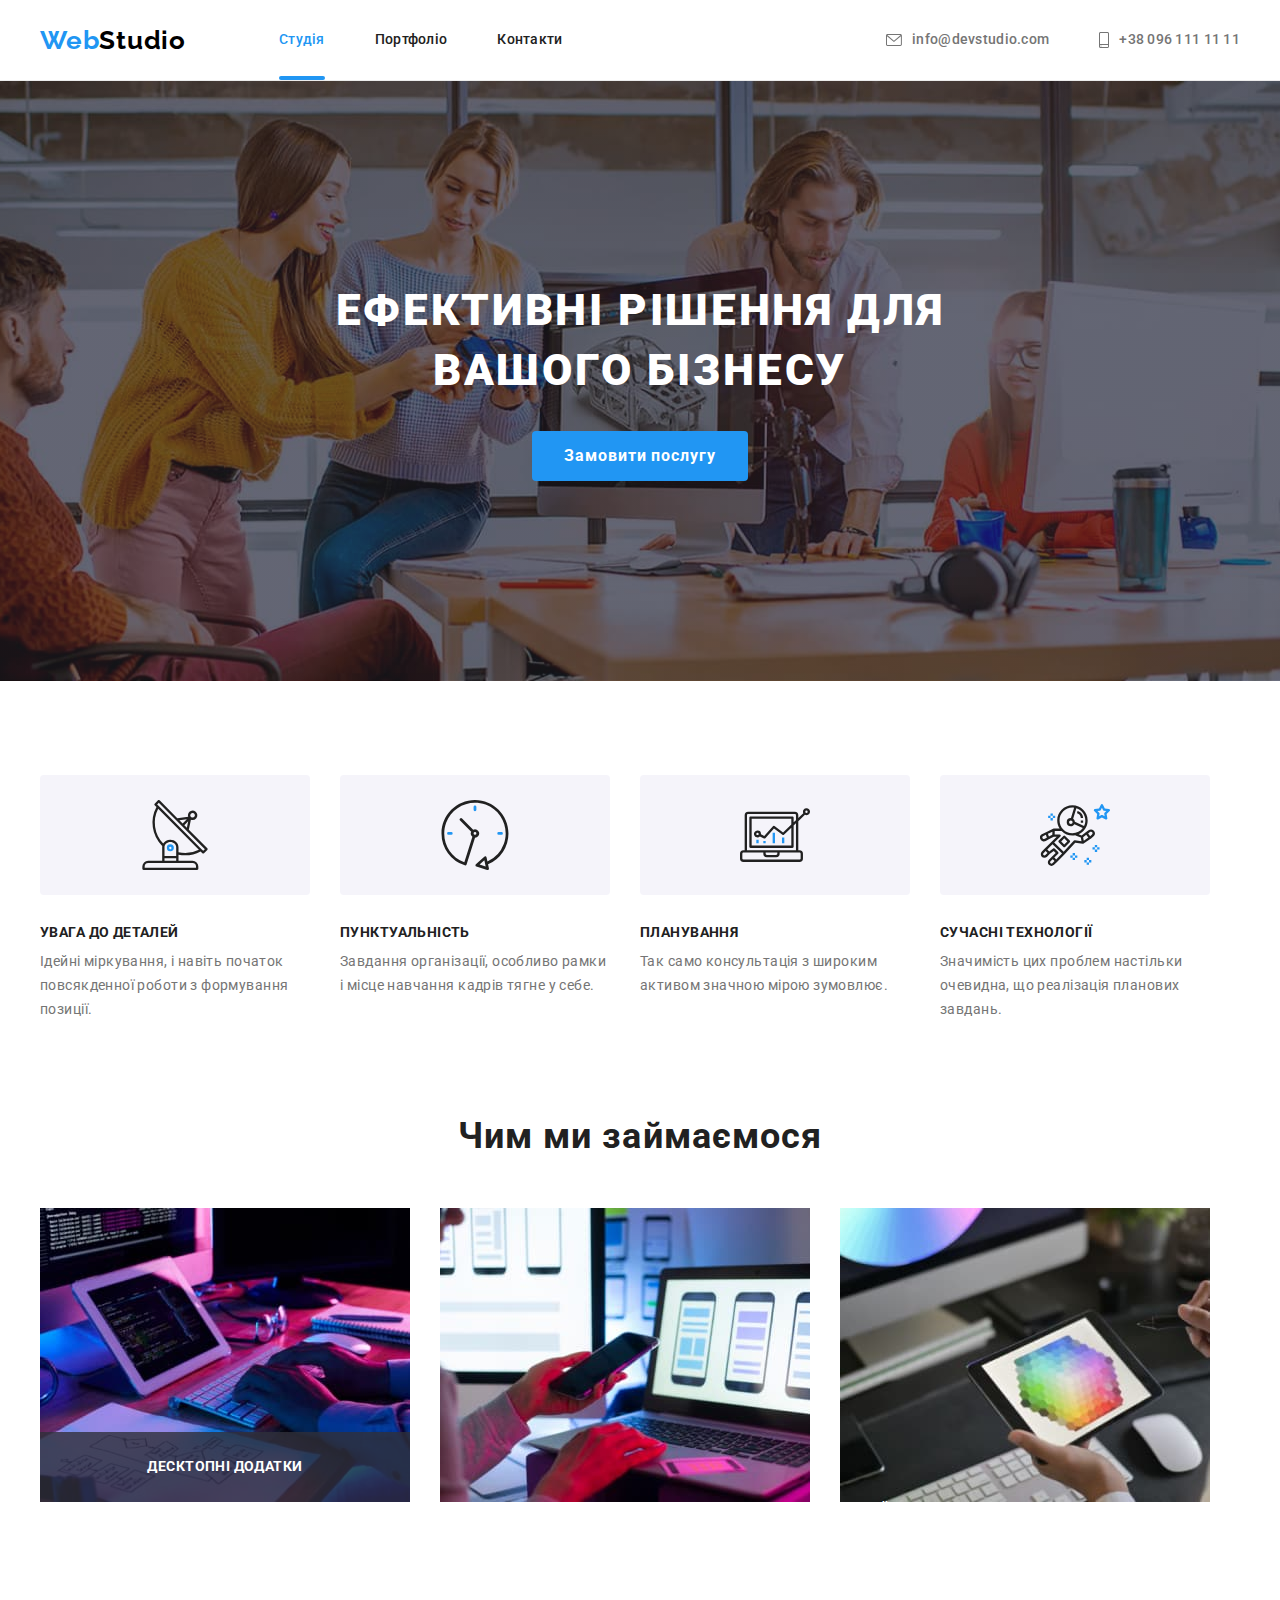
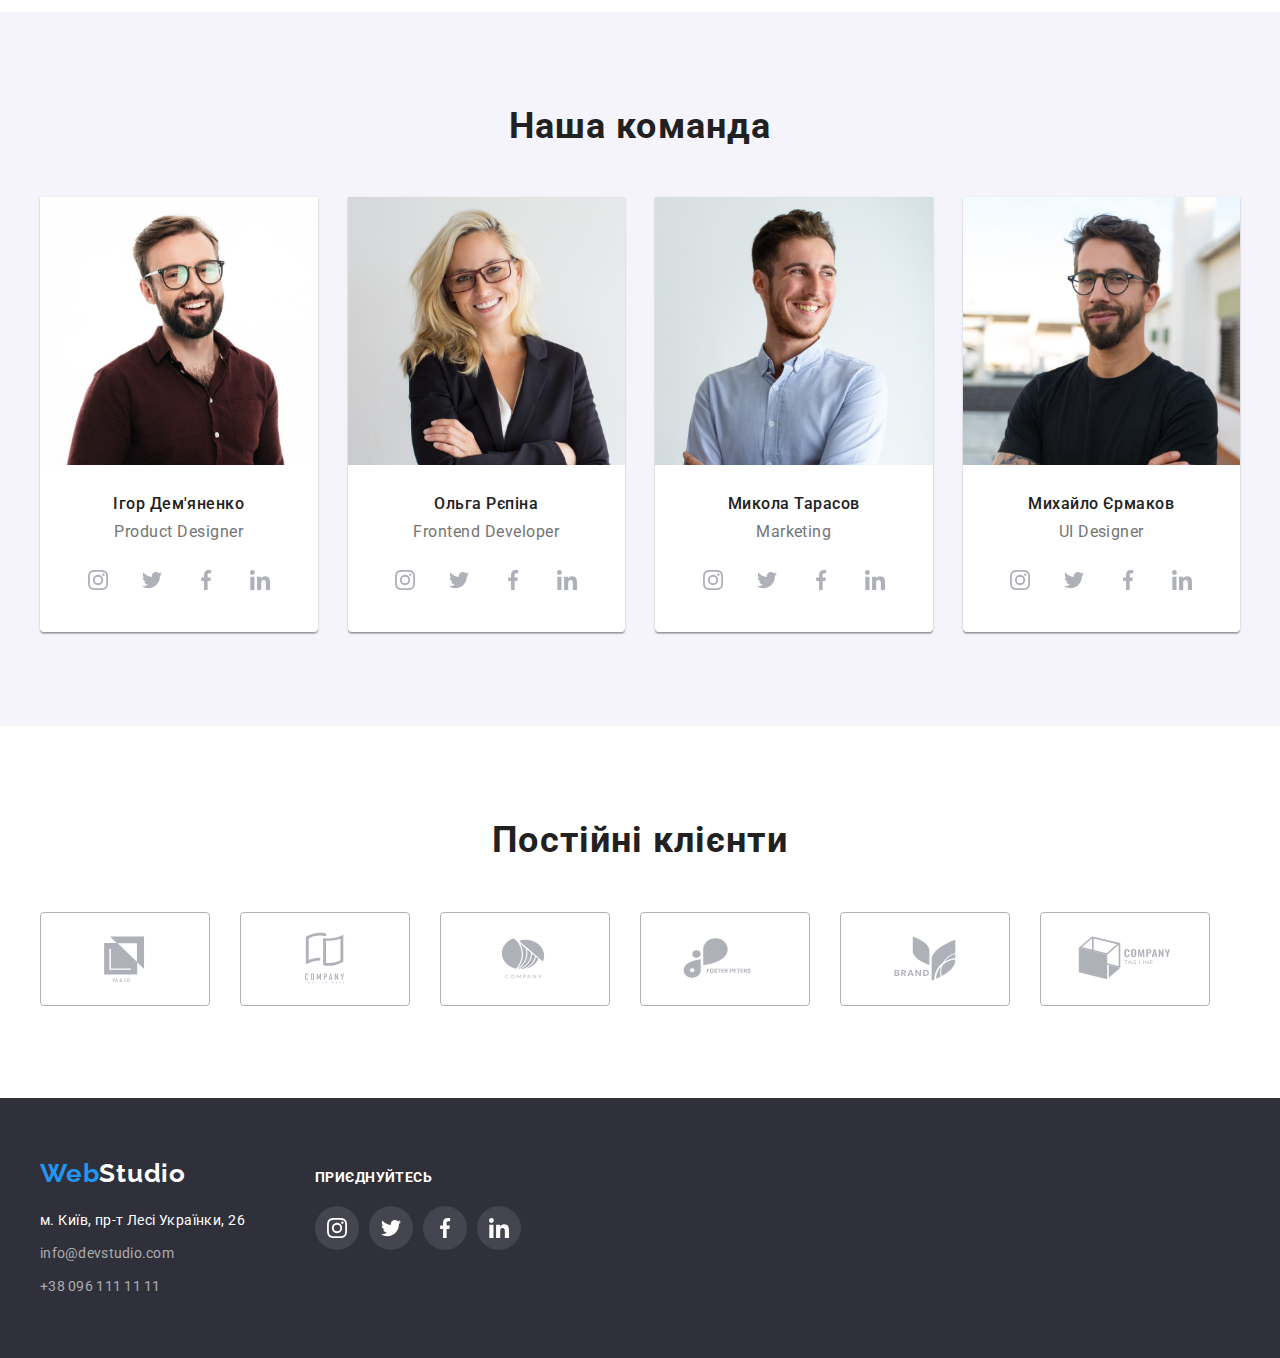
==== index.html @ c5227808 "up" ====
<!DOCTYPE html>
<html lang="uk">
  <head>
    <meta charset="UTF-8" />
    <meta http-equiv="X-UA-Compatible" content="IE=edge" />
    <meta name="viewport" content="width=device-width, initial-scale=1.0" />
    <title>WebStudio</title>
    <link rel="preconnect" href="https://fonts.googleapis.com" />
    <link rel="preconnect" href="https://fonts.gstatic.com" crossorigin />
    <link
      href="https://fonts.googleapis.com/css2?family=Raleway:wght@700&family=Roboto:wght@400;500;700;900&display=swap"
      rel="stylesheet"
    />
    <link
      rel="stylesheet"
      href="https://cdnjs.cloudflare.com/ajax/libs/modern-normalize/1.1.0/modern-normalize.min.css"
      integrity="sha512-wpPYUAdjBVSE4KJnH1VR1HeZfpl1ub8YT/NKx4PuQ5NmX2tKuGu6U/JRp5y+Y8XG2tV+wKQpNHVUX03MfMFn9Q=="
      crossorigin="anonymous"
      referrerpolicy="no-referrer"
    />
    <link rel="stylesheet" href="./css/styles.css" />
  </head>
  <body>
    <!-- Шапка сайту -->
    <header class="header">
      <div class="container main-nav">
        <nav class="header-nav">
          <a href="./index.html" class="header-logo link">
            <span class="accent-logo">Web</span>Studio</a
          >
          <ul class="header-list list">
            <li class="item">
              <a href="./index.html" class="header-link link current">Студія</a>
            </li>
            <li class="item">
              <a href="./portfolio.html" class="header-link link">Портфоліо</a>
            </li>
            <li class="item">
              <a href="#" class="header-link link">Контакти</a>
            </li>
          </ul>
        </nav>
        <ul class="contacts-list list">
          <li class="item">
            <a href="mailto:info@devstudio.com" class="header-contact link">
              <svg class="contacts-icon" width="16" height="12">
                <use href="./images/icons.svg#icon-envelope"></use>
              </svg>
              <p>info@devstudio.com</p>
            </a>
          </li>

          <li class="item">
            <a href="tel:+380961111111" class="header-contact link"
              ><svg class="contacts-icon" width="10" height="16">
                <use href="./images/icons.svg#icon-smartphone"></use>
              </svg>
              <p>+38 096 111 11 11</p></a
            >
          </li>
        </ul>
      </div>
    </header>
    <main>
      <!-- Герой -->
      <section class="hero">
        <div class="container">
          <h1 class="hero-title">Ефективні рішення для вашого бізнесу</h1>
          <button type="button" class="hero-btn" data-modal-open>Замовити послугу</button>
        </div>
      </section>
      <!-- Переваги -->
      <section class="benefits">
        <div class="container">
          <h2 class="visually-hidden">Переваги</h2>
          <ul class="benefits-list list">
            <li class="item icon-antenna">
              <h3 class="benefits-title">УВАГА ДО ДЕТАЛЕЙ</h3>
              <p class="benefits-text">
                Ідейні міркування, і навіть початок повсякденної роботи з формування позиції.
              </p>
            </li>
            <li class="item icon-clock">
              <h3 class="benefits-title">ПУНКТУАЛЬНІСТЬ</h3>
              <p class="benefits-text">
                Завдання організації, особливо рамки і місце навчання кадрів тягне у себе.
              </p>
            </li>
            <li class="item icon-diagram">
              <h3 class="benefits-title">ПЛАНУВАННЯ</h3>
              <p class="benefits-text">
                Так само консультація з широким активом значною мірою зумовлює.
              </p>
            </li>
            <li class="item icon-astronaut">
              <h3 class="benefits-title">СУЧАСНІ ТЕХНОЛОГІЇ</h3>
              <p class="benefits-text">
                Значимість цих проблем настільки очевидна, що реалізація планових завдань.
              </p>
            </li>
          </ul>
        </div>
      </section>
      <!-- Чим ми займаємося-->
      <section class="work">
        <div class="container">
          <h2 class="work-title">Чим ми займаємося</h2>
          <ul class="work-list list">
            <div class="work-thumb">
              <li class="item">
                <img
                  src="./images/img1.jpg"
                  alt="зображення програмыста працюючого за комп'ютером"
                  width="370"
                />
              </li>
              <div class="work-title-bottom">
                <p class="work-text">Десктопні додатки</p>
              </div>
            </div>
            <div class="work-thumb">
              <li class="item">
                <img
                  src="./images/img2.jpg"
                  alt="Зображення програміста працюючого з мобільним телефоном"
                  width="370"
                />
                <p class="work-text">Мобільні додатки</p>
              </li>
            </div>
            <div class="work-thumb">
              <li class="item">
                <img
                  src="./images/img3.jpg"
                  alt="Зображення програміста працюючого на планшеті"
                  width="370"
                />
                <p class="work-text">Дизайнерські рішення</p>
              </li>
            </div>
          </ul>
        </div>
      </section>
      <!--Наша команда-->
      <section class="team">
        <div class="container">
          <h2 class="team-title">Наша команда</h2>
          <ul class="team-list list">
            <li class="item">
              <img src="./images/ihordemianenko.jpg" alt="Ігор Дем'яненко" width="270" />
              <div class="card">
                <h3 class="team-name">Ігор Дем'яненко</h3>
                <p lang="en" class="team-description">Product Designer</p>

                <ul class="team-soc-list list">
                  <li class="team-soc-item">
                    <a href="#" class="team-soc-link link">
                      <svg width="20" height="20" class="team-soc-icon">
                        <use href="./images/icons.svg#icon-instagram"></use>
                      </svg>
                    </a>
                  </li>
                  <li class="team-soc-item">
                    <a href="#" class="team-soc-link link">
                      <svg width="20" height="20" class="team-soc-icon">
                        <use href="./images/icons.svg#icon-twitter"></use>
                      </svg>
                    </a>
                  </li>
                  <li class="team-soc-item">
                    <a href="#" class="team-soc-link link">
                      <svg width="20" height="20" class="team-soc-icon">
                        <use href="./images/icons.svg#icon-facebook"></use>
                      </svg>
                    </a>
                  </li>
                  <li class="team-soc-item">
                    <a href="#" class="team-soc-link link">
                      <svg width="20" height="20" class="team-soc-icon">
                        <use href="./images/icons.svg#icon-linkedin"></use>
                      </svg>
                    </a>
                  </li>
                </ul>
              </div>
            </li>
            <li class="item">
              <img src="./images/olhariepina.jpg" alt="Ольга Рєпіна" width="270" />
              <div class="card">
                <h3 class="team-name">Ольга Рєпіна</h3>
                <p lang="en" class="team-description">Frontend Developer</p>

                <ul class="team-soc-list list">
                  <li class="team-soc-item">
                    <a href="#" class="team-soc-link link">
                      <svg width="20" height="20" class="team-soc-icon">
                        <use href="./images/icons.svg#icon-instagram"></use>
                      </svg>
                    </a>
                  </li>
                  <li class="team-soc-item">
                    <a href="#" class="team-soc-link link">
                      <svg width="20" height="20" class="team-soc-icon">
                        <use href="./images/icons.svg#icon-twitter"></use>
                      </svg>
                    </a>
                  </li>
                  <li class="team-soc-item">
                    <a href="#" class="team-soc-link link">
                      <svg width="20" height="20" class="team-soc-icon">
                        <use href="./images/icons.svg#icon-facebook"></use>
                      </svg>
                    </a>
                  </li>
                  <li class="team-soc-item">
                    <a href="#" class="team-soc-link link">
                      <svg width="20" height="20" class="team-soc-icon">
                        <use href="./images/icons.svg#icon-linkedin"></use>
                      </svg>
                    </a>
                  </li>
                </ul>
              </div>
            </li>
            <li class="item">
              <img src="./images/mykolatarasov.jpg" alt="Микола Тарасов" width="270" />
              <div class="card">
                <h3 class="team-name">Микола Тарасов</h3>
                <p lang="en" class="team-description">Marketing</p>

                <ul class="team-soc-list list">
                  <li class="team-soc-item">
                    <a href="#" class="team-soc-link link">
                      <svg width="20" height="20" class="team-soc-icon">
                        <use href="./images/icons.svg#icon-instagram"></use>
                      </svg>
                    </a>
                  </li>
                  <li class="team-soc-item">
                    <a href="#" class="team-soc-link link">
                      <svg width="20" height="20" class="team-soc-icon">
                        <use href="./images/icons.svg#icon-twitter"></use>
                      </svg>
                    </a>
                  </li>
                  <li class="team-soc-item">
                    <a href="#" class="team-soc-link link">
                      <svg width="20" height="20" class="team-soc-icon">
                        <use href="./images/icons.svg#icon-facebook"></use>
                      </svg>
                    </a>
                  </li>
                  <li class="team-soc-item">
                    <a href="#" class="team-soc-link link">
                      <svg width="20" height="20" class="team-soc-icon">
                        <use href="./images/icons.svg#icon-linkedin"></use>
                      </svg>
                    </a>
                  </li>
                </ul>
              </div>
            </li>
            <li class="item">
              <img src="./images/mykhailoyermakov.jpg" alt="Михайло Єрмаков" width="270" />
              <div class="card">
                <h3 class="team-name">Михайло Єрмаков</h3>
                <p lang="en" class="team-description">UI Designer</p>

                <ul class="team-soc-list list">
                  <li class="team-soc-item">
                    <a href="#" class="team-soc-link link">
                      <svg width="20" height="20" class="team-soc-icon">
                        <use href="./images/icons.svg#icon-instagram"></use>
                      </svg>
                    </a>
                  </li>
                  <li class="team-soc-item">
                    <a href="#" class="team-soc-link link">
                      <svg width="20" height="20" class="team-soc-icon">
                        <use href="./images/icons.svg#icon-twitter"></use>
                      </svg>
                    </a>
                  </li>
                  <li class="team-soc-item">
                    <a href="#" class="team-soc-link link">
                      <svg width="20" height="20" class="team-soc-icon">
                        <use href="./images/icons.svg#icon-facebook"></use>
                      </svg>
                    </a>
                  </li>
                  <li class="team-soc-item">
                    <a href="#" class="team-soc-link link"
                      ><svg width="20" height="20" class="team-soc-icon">
                        <use href="./images/icons.svg#icon-linkedin"></use>
                      </svg>
                    </a>
                  </li>
                </ul>
              </div>
            </li>
          </ul>
        </div>
      </section>
    </main>
    <!-- Клієнти-->
    <section class="client">
      <div class="container">
        <h2 class="client-title">Постійні клієнти</h2>
        <ul class="client-list list">
          <li class="item">
            <a href="#" class="client-link link">
              <svg class="icon-client" width="106" height="60">
                <use href="./images/icons.svg#icon-company1"></use>
              </svg>
            </a>
          </li>
          <li class="item">
            <a href="#" class="client-link link"
              ><svg class="icon-client" width="106" height="60">
                <use href="./images/icons.svg#icon-company2"></use>
              </svg>
            </a>
          </li>
          <li class="item">
            <a href="#" class="client-link link">
              <svg class="icon-client" width="106" height="60">
                <use href="./images/icons.svg#icon-company3"></use>
              </svg>
            </a>
          </li>
          <li class="item">
            <a href="#" class="client-link link">
              <svg class="icon-client" width="106" height="60">
                <use href="./images/icons.svg#icon-company4"></use>
              </svg>
            </a>
          </li>
          <li class="item">
            <a href="#" class="client-link link">
              <svg class="icon-client" width="106" height="60">
                <use href="./images/icons.svg#icon-company5"></use>
              </svg>
            </a>
          </li>
          <li class="item">
            <a href="#" class="client-link link">
              <svg class="icon-client" width="106" height="60">
                <use href="./images/icons.svg#icon-company6"></use>
              </svg>
            </a>
          </li>
        </ul>
      </div>
    </section>

    <!-- Футер -->
    <footer class="footer">
      <div class="container">
        <div class="footer-wrap">
          <div class="footer-contacts">
            <a href="/" class="footer-logo link"><span class="accent-logo">Web</span>Studio</a>
            <address>
              <ul class="address-list list">
                <li class="item">
                  <a
                    href="https://goo.gl/maps/tT6efvYxBYDT4iRb8"
                    target="_blank"
                    rel="noopener noreferrer nofollow"
                    class="address-link link"
                    >м. Київ, пр-т Лесі Українки, 26</a
                  >
                </li>
                <li class="item">
                  <a href="mailto:info@devstudio.com" class="address-item link"
                    >info@devstudio.com</a
                  >
                </li>
                <li class="item">
                  <a href="tel:+380961111111" class="address-item link">+38 096 111 11 11</a>
                </li>
              </ul>
            </address>
          </div>
          <div class="footer-link">
            <h2 class="footer-title-soc">приєднуйтесь</h2>
            <ul class="footer-soc-list list">
              <li class="footer-soc-item">
                <a href="#" class="footer-soc-link link">
                  <svg width="20" height="20" class="footer-soc-icon">
                    <use href="./images/icons.svg#icon-instagram"></use>
                  </svg>
                </a>
              </li>
              <li class="footer-soc-item">
                <a href="#" class="footer-soc-link link">
                  <svg width="20" height="20" class="footer-soc-icon">
                    <use href="./images/icons.svg#icon-twitter"></use>
                  </svg>
                </a>
              </li>
              <li class="footer-soc-item">
                <a href="#" class="footer-soc-link link">
                  <svg width="20" height="20" class="footer-soc-icon">
                    <use href="./images/icons.svg#icon-facebook"></use>
                  </svg>
                </a>
              </li>
              <li class="footer-soc-item">
                <a href="#" class="footer-soc-link link">
                  <svg width="20" height="20" class="footer-soc-icon">
                    <use href="./images/icons.svg#icon-linkedin"></use>
                  </svg>
                </a>
              </li>
            </ul>
          </div>
        </div>
      </div>
    </footer>
    <div class="backdrop is-hidden" data-modal>
      <div class="modal">
        <p></p>
        <button data-modal-close class="modal-btn-close">
          <svg class="modal-icon-close" width="18" height="18">
            <use href="./images/icons.svg#icon-close-black"></use>
          </svg>
        </button>
      </div>
    </div>
    <script src="./js/modal.js"></script>
  </body>
</html>
---- css/styles.css ----
:root {
  --primary-text-color: #212121;
  --second-text-color: #757575;
  --third-text-color: #ffffff;
  --accent-color: #2196f3;
  --second-accent-color: #188ce8;
  --logo-text-color: #000000;
  --footer-contakts-color: rgba(255, 255, 255, 0.6);
  --footer-background-color: #2f303a;
}
a {
  color: #fff;
}
p,
h1,
h2,
h3,
h4,
h5,
h6 {
  margin: 0px;
}

ul {
  margin: 0px;
  padding-left: 0px;
}

body {
  font-family: 'Roboto', sans-serif;
  color: var(--primary-text-color);
  margin: 0;
}

img {
  display: block;
  width: 100%;
}
/* Універсальні класи */
.container {
  width: 1200px;
  padding: 0px 15px;
  margin-left: auto;
  margin-right: auto;
}
.list {
  list-style: none;
  padding: 0;
  margin: 0;
}

.link {
  text-decoration: none;
}

.visually-hidden {
  position: absolute;
  width: 1px;
  height: 1px;
  margin: -1px;
  border: 0;
  padding: 0;
  white-space: nowrap;
  overflow: hidden;
}

/* Шапка сайту */
.header {
  border-bottom: 1px solid #ececec;
}

.main-nav {
  display: flex;
  align-items: center;
}
.header-nav {
  display: flex;
  align-items: center;
}
.header-logo {
  font-family: 'Raleway';
  font-weight: 700;
  font-size: 26px;
  line-height: 1.19;
  letter-spacing: 0.03em;
  color: var(--logo-text-color);
}
.accent-logo {
  color: var(--accent-color);
}

.header-list {
  display: flex;
  margin-left: 93px;
}

.header-list .link {
  display: block;
  font-weight: 500;
  font-size: 14px;
  line-height: 1.14;
  letter-spacing: 0.02em;
  color: var(--primary-text-color);

  transition: color 250ms cubic-bezier(0.4, 0, 0.2, 1);
}

.header-list .item:not(:last-child) {
  margin-right: 50px;
}

.header-list .link:hover,
.header-list .link:focus {
  color: var(--accent-color);
}

.header-nav .link.current {
  color: var(--accent-color);
}

.header-link {
  position: relative;
  padding-top: 32px;
  padding-bottom: 32px;
}

.header-link::after {
  content: '';
  position: absolute;
  display: block;
  width: 100%;
  height: 4px;
  border-radius: 2px;
  background-color: var(--accent-color);
  bottom: 0;
  opacity: 0;
  transition: opacity 250ms cubic-bezier(0.4, 0, 0.2, 1);
}

.header-link.current::after {
  opacity: 1;
}

.header-link:hover::after,
.header-link:focus::after {
  opacity: 1;
}

.contacts-list {
  display: flex;
  margin-left: auto;
}

.contacts-list .item + .item {
  margin-left: 50px;
}

.header-contact {
  display: flex;
  align-items: center;
  font-weight: 500;
  font-size: 14px;
  line-height: 1.14;
  letter-spacing: 0.02em;
  color: var(--second-text-color);
  transition: color 250ms cubic-bezier(0.4, 0, 0.2, 1);
}

.contacts-list .link:hover,
.contacts-list .link:focus {
  color: var(--accent-color);
}

.contacts-icon {
  margin-right: 10px;
  fill: currentColor;
}

.contacts-icon:hover,
.contacts-icon:focus {
  fill: var(--accent-color);
}

/* Герой */

.hero {
  max-width: 1600px;
  padding-top: 200px;
  padding-bottom: 200px;
  margin: 0px auto;
  background-color: var(--footer-background-color);
  text-align: center;
  background-image: linear-gradient(rgba(47, 48, 58, 0.4), rgba(47, 48, 58, 0.4)),
    url(../images/hero_bg.jpg);
  background-repeat: no-repeat;
  background-size: cover;
  background-position: center;
}

.hero-title {
  width: 696px;
  margin: 0 auto;

  font-weight: 900;
  font-size: 44px;
  line-height: 1.36;
  letter-spacing: 0.06em;
  text-transform: uppercase;
  color: var(--third-text-color);
}

.hero-btn {
  min-width: 216px;
  border: 0;
  border-radius: 4px;
  padding: 10px 32px;
  margin-top: 30px;
  cursor: pointer;
  font-family: 'Roboto';
  font-style: normal;
  font-weight: 700;
  font-size: 16px;
  line-height: 1.87;
  letter-spacing: 0.06em;
  color: var(--third-text-color);
  background-color: var(--accent-color);
  transition: background-color 250ms cubic-bezier(0.4, 0, 0.2, 1);
}

.hero-btn:hover,
.hero-btn:focus {
  background-color: var(--second-accent-color);
}

/* Переваги */

.benefits .container {
}

.benefits {
  padding-top: 94px;
  padding-bottom: 94px;
}

.benefits-list {
  display: flex;
}

.benefits-list .item::before {
  content: '';
  display: block;
  height: 120px;
  margin-bottom: 30px;
  border-radius: 4px;
}

.icon-antenna::before {
  content: '';
  background-color: #f5f4fa;
  background-image: url(../images/antenna.svg);
  background-repeat: no-repeat;
  background-position: center;
}

.icon-clock::before {
  content: '';
  background-color: #f5f4fa;
  background-image: url(../images/clock.svg);
  background-repeat: no-repeat;
  background-position: center;
}

.icon-diagram::before {
  content: '';
  background-color: #f5f4fa;
  background-image: url(../images/diagram.svg);
  background-repeat: no-repeat;
  background-position: center;
}

.icon-astronaut::before {
  content: '';
  background-color: #f5f4fa;
  background-image: url(../images/astronaut.svg);
  background-repeat: no-repeat;
  background-position: center;
}

.benefits-list .item {
  width: 270px;
}

.benefits-list .item:not(:last-child) {
  margin-right: 30px;
}
.benefits-title {
  font-size: 14px;
  line-height: 1.14;
  letter-spacing: 0.03em;
  text-transform: uppercase;
  color: var(--primary-text-color);
  margin-bottom: 10px;
}

.benefits-text {
  font-size: 14px;
  line-height: 1.7;
  letter-spacing: 0.03em;
  color: var(--second-text-color);
}
/* Чим ми займаємося */
.work {
  padding-bottom: 94px;
}

.work-list {
  display: flex;
}

.work-list {
  gap: 30px;
}

.work-title {
  font-size: 36px;
  line-height: 1.16;
  text-align: center;
  letter-spacing: 0.03em;
  color: var(--primary-text-color);
  margin-bottom: 50px;
}

.work-thumb {
  position: relative;
  height: 100%;
}
.work-title-bottom {
  position: absolute;
  display: flex;
  justify-content: center;
  align-items: center;
  bottom: 0;
  left: 0;
  width: 100%;
  height: 70px;

  background-color: rgba(47, 48, 58, 0.8);
}

/* .work-thumb::before {
  content: '';
  position: absolute;
  display: flex;

  bottom: 0;
  left: 0;
  width: 100%;
  height: 70px;
  background-color: rgba(47, 48, 58, 0.8);
} */

.work-text {
  font-family: 'Roboto';
  font-style: normal;
  font-weight: 700;
  font-size: 14px;
  line-height: 1.14;
  letter-spacing: 0.03em;
  text-transform: uppercase;
  color: var(--third-text-color);
}

/* Наша команда */

.team {
  padding-top: 94px;
  padding-bottom: 94px;

  background-color: #f5f4fa;
}

.team-title {
  font-size: 36px;
  line-height: 1.16;
  text-align: center;
  letter-spacing: 0.03em;
  color: var(--primary-text-color);
  margin-bottom: 50px;
}

.team-list {
  display: flex;
}

.team-list .item {
  background-color: var(--third-text-color);
  box-shadow: 0px 1px 3px rgba(0, 0, 0, 0.12), 0px 1px 1px rgba(0, 0, 0, 0.14),
    0px 2px 1px rgba(0, 0, 0, 0.2);
  border-radius: 0px 0px 4px 4px;
}

.team-list {
  gap: 30px;
}

.team-name {
  margin-bottom: 10px;
  font-weight: 500;
  font-size: 16px;
  line-height: 1.18;
  text-align: center;
  letter-spacing: 0.03em;
  color: var(--primary-text-color);
}

.team-description {
  margin-bottom: 16px;

  font-size: 16px;
  line-height: 1.18;
  text-align: center;
  letter-spacing: 0.03em;
  color: var(--second-text-color);
}

.card {
  padding-top: 30px;
  padding-bottom: 30px;
}

.team-soc-list {
  display: flex;
  justify-content: center;
  align-items: center;
}

.team-soc-item {
  width: 44px;
  height: 44px;
}

.team-soc-item:not(:last-child) {
  margin-right: 10px;
}

.team-soc-link {
  width: 100%;
  height: 100%;
  display: flex;
  justify-content: center;
  align-items: center;
  border-radius: 50%;
  transition: background-color 250ms cubic-bezier(0.4, 0, 0.2, 1);
}

.team-soc-link:hover,
.team-soc-link:focus {
  background-color: var(--accent-color);
}
.team-soc-icon {
  fill: #afb1b8;
}

.team-soc-link:hover .team-soc-icon {
  fill: var(--third-text-color);
}

.team-soc-link:focus .team-soc-icon {
  fill: var(--third-text-color);
}
/* Клієнти */

.client {
  padding-top: 94px;
  padding-bottom: 94px;
}

.client-title {
  margin-bottom: 50px;

  font-size: 36px;
  line-height: 1.16;
  text-align: center;
  letter-spacing: 0.03em;
}
.client-list {
  display: flex;
  gap: 30px;
  transition: color 250ms cubic-bezier(0.4, 0, 0.2, 1);
}

.client-list .item {
  width: 170px;
  height: 92px;
}

.client-link {
  color: #afb1b8;
  padding: 16px 32px;
  display: flex;
  justify-content: center;
  align-items: center;
  border: 1px solid #afb1b8;
  border-radius: 4px;
  cursor: pointer;
  transition: color 250ms cubic-bezier(0.4, 0, 0.2, 1);
}

.client-link:hover,
.client-link:focus {
  border-color: var(--accent-color);
  color: var(--accent-color);
}

.icon-client {
  /* fill: #afb1b8; */
  fill: currentColor;
}

/* .client-link:hover .icon-client,
.client-link:focus .icon-client {
  fill: currentColor;
} */

/* Футер */

footer {
  background-color: var(--footer-background-color);
  font-style: normal;
  padding-top: 60px;
  padding-bottom: 60px;
}

.footer-logo {
  font-family: 'Raleway';
  font-weight: 700;
  font-size: 26px;
  line-height: 1.19;
  letter-spacing: 0.03em;
  color: var(--third-text-color);
}

.footer-wrap {
  display: flex;
  align-items: baseline;
}

.address-list {
  display: inline-block;
  margin-top: 20px;
}

.address-link {
  font-style: normal;
  font-size: 14px;
  line-height: 1.7;
  letter-spacing: 0.03em;
  color: var(--third-text-color);
  transition: color 250ms cubic-bezier(0.4, 0, 0.2, 1);
}
.address-item {
  font-style: normal;
  font-size: 14px;
  line-height: 1.7;
  letter-spacing: 0.02em;
  color: var(--footer-contakts-color);
}

.address-list .link:hover,
.address-list .link:focus {
  color: var(--accent-color);
}

.address-list .item:not(:last-child) {
  margin-bottom: 9px;
}

.footer-link {
  display: block;
  margin-left: 70px;
}

.footer-title-soc {
  margin-bottom: 20px;
  font-size: 14px;
  line-height: 1.14;
  letter-spacing: 0.03em;
  text-transform: uppercase;
  color: #ffffff;
}

.footer-soc-list {
  display: flex;
}

.footer-soc-item {
  width: 44px;
  height: 44px;
}

.footer-soc-item:not(:last-child) {
  margin-right: 10px;
}

.footer-soc-link {
  width: 100%;
  height: 100%;
  display: flex;
  justify-content: center;
  align-items: center;
  background-color: rgba(255, 255, 255, 0.1);
  border-radius: 50%;
  transition: background-color 250ms cubic-bezier(0.4, 0, 0.2, 1);
}

.footer-soc-link:hover,
.footer-soc-link:focus {
  background-color: var(--accent-color);
}
.footer-soc-icon {
  fill: var(--third-text-color);
}

.backdrop {
  position: fixed;
  top: 0;
  left: 0;
  width: 100%;
  height: 100%;
  background-color: rgba(0, 0, 0, 0.2);
}

.backdrop.is-hidden {
  opacity: 0;
  pointer-events: none;
}

.backdrop {
  opacity: 1;
  transition: opacity 1000ms cubic-bezier(0.4, 0, 0.2, 1);
}

.modal {
  position: absolute;
  top: 50%;
  left: 50%;
  transform: translate(-50%, -50%);

  width: 528px;
  height: 581px;

  background-color: #ffffff;
}

.modal-icon-close {
  display: flex;
  align-items: center;

  color: #000000;
  cursor: pointer;
}

.modal-btn-close {
  width: 30px;
  height: 30px;
  border: 1px solid black;
  border-radius: 50%;
}

.modal-icon-close:hover {
  fill: var(--accent-color);
}
/* ----ПОРТФОЛІО--- */

.portfolio {
  padding-top: 94px;
  padding-bottom: 94px;
}
.button-list {
  margin-bottom: 50px;
}

.button-list {
  gap: 8px;
}

.portfolio-btn {
  font-family: 'Roboto';
  font-weight: 500;
  font-size: 16px;
  line-height: 1.62;
  text-align: center;
  letter-spacing: 0.03em;
  border: 0px;
  color: var(--primary-text-color);
  background-color: #f5f4fa;
  padding: 6px 25px;
  border-radius: 4px;
  cursor: pointer;
  transition: background-color 250ms cubic-bezier(0.4, 0, 0.2, 1),
    color 250ms cubic-bezier(0.4, 0, 0.2, 1);
}

.portfolio-btn:hover,
.portfolio-btn:focus {
  background-color: var(--accent-color);
  color: var(--third-text-color);
  box-shadow: 0px 3px 1px rgba(0, 0, 0, 0.1), 0px 1px 2px rgba(0, 0, 0, 0.08),
    0px 2px 2px rgba(0, 0, 0, 0.12);
  border-radius: 4px;
}

.button-list {
  display: flex;
  justify-content: center;
}

.portfolio-list {
  display: flex;
  flex-wrap: wrap;
  gap: 30px;
}

.portfolio-list .item {
  width: 370px;

  border: 1px solid #eeeeee;
}

.portfolio-list .item:hover,
.portfolio-list .item:focus {
  box-shadow: 0px 1px 1px rgba(0, 0, 0, 0.12), 0px 4px 4px rgba(0, 0, 0, 0.06),
    1px 4px 6px rgba(0, 0, 0, 0.16);
}

.portfolio-link {
  display: block;
  height: 100%;
}

.portfolio-link:hover .portfolio-thumb::before .por .portfolio-title {
  margin-bottom: 4px;

  font-size: 18px;
  line-height: 2;
  letter-spacing: 0.06em;
  color: var(--primary-text-color);
}

.portfolio-subtitle {
  font-size: 16px;
  line-height: 1.87;
  letter-spacing: 0.03em;
  color: var(--second-text-color);
}

.portfolio-card {
  padding: 20px 24px;
}

.portfolio-thumb {
  position: relative;
}

.portfolio-thumb::before {
  content: '';
  position: absolute;
  width: 100%;
  height: 100%;
  background-color: rgba(33, 150, 243, 0.9);
  opacity: 0;
}

.portfolio-text {
  position: absolute;
  display: flex;
  padding: 64px 24px;
  top: 0;
  left: 0;

  font-weight: 400;
  font-size: 18px;
  line-height: 1.55;
  letter-spacing: 0.03em;
  color: var(--third-text-color);
  opacity: 0;
}

.portfolio-thumb:hover::before,
.portfolio-text:hover {
  opacity: 1;
}
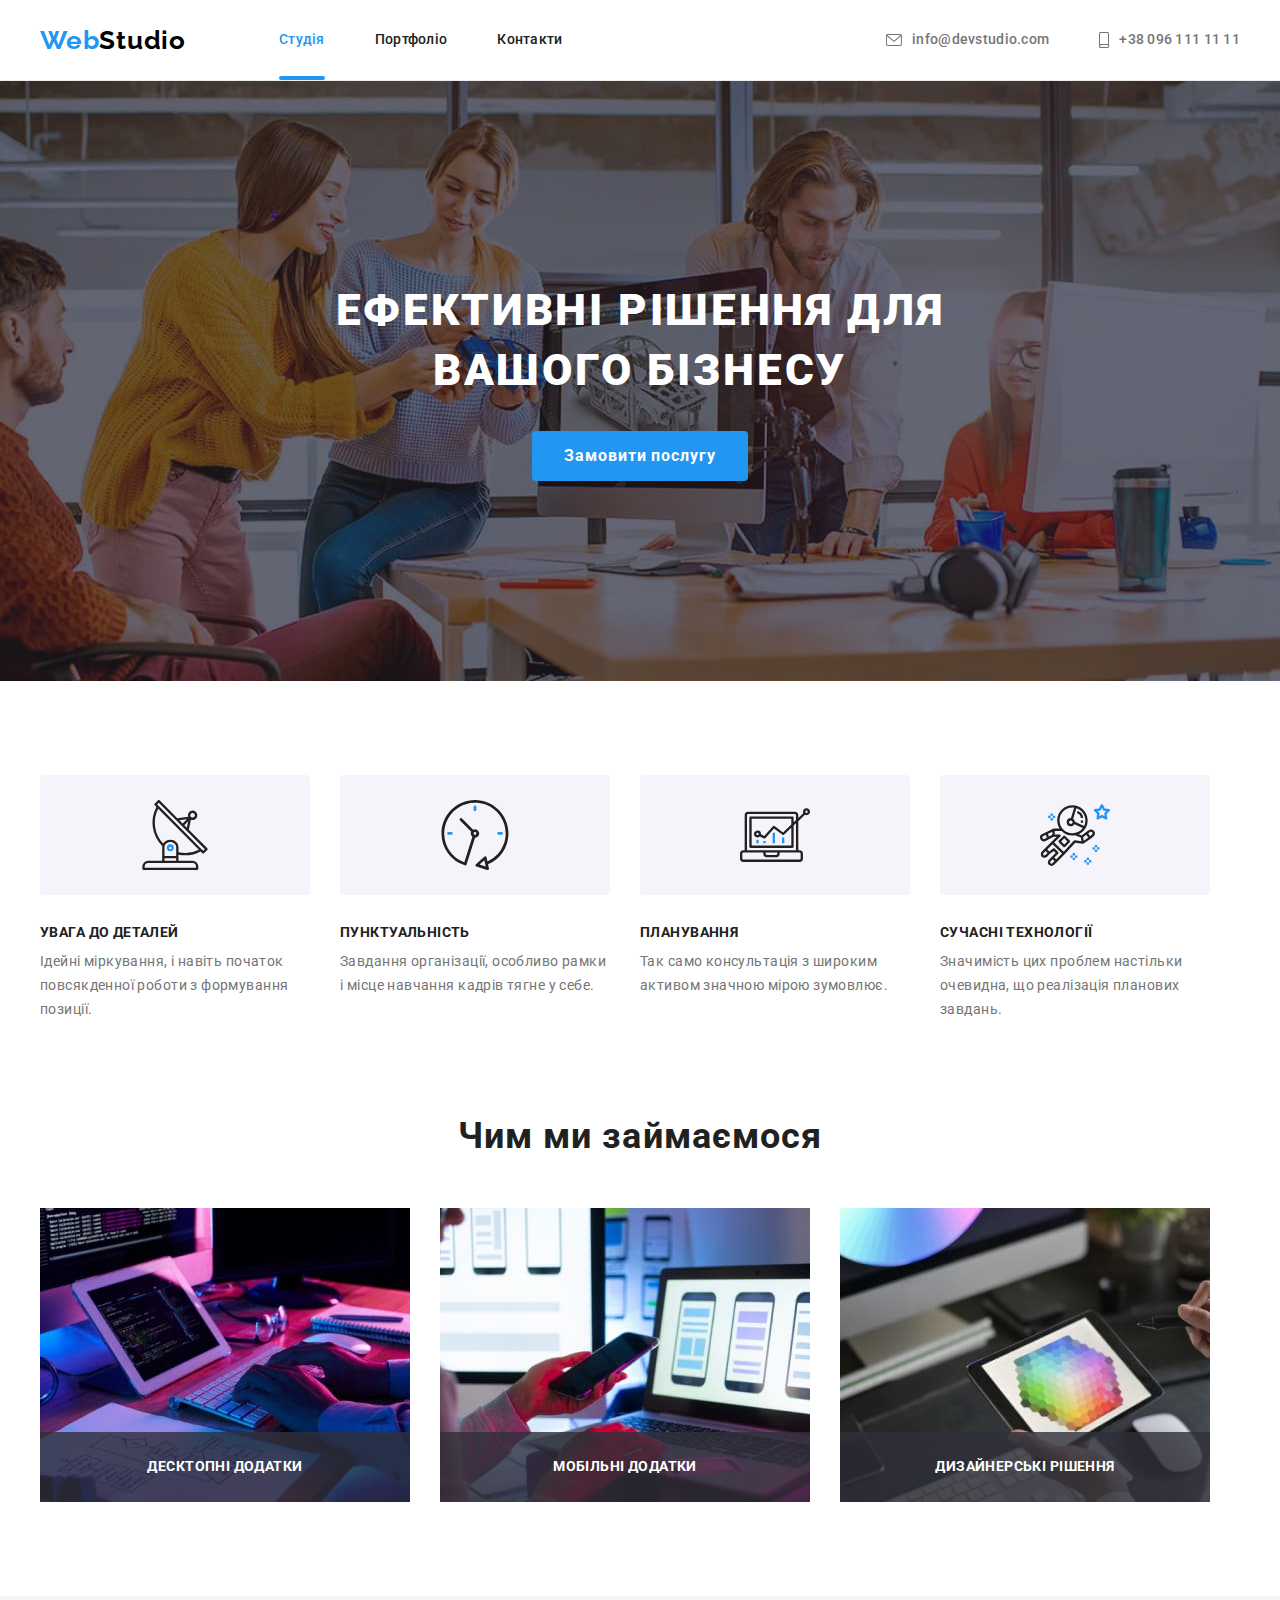
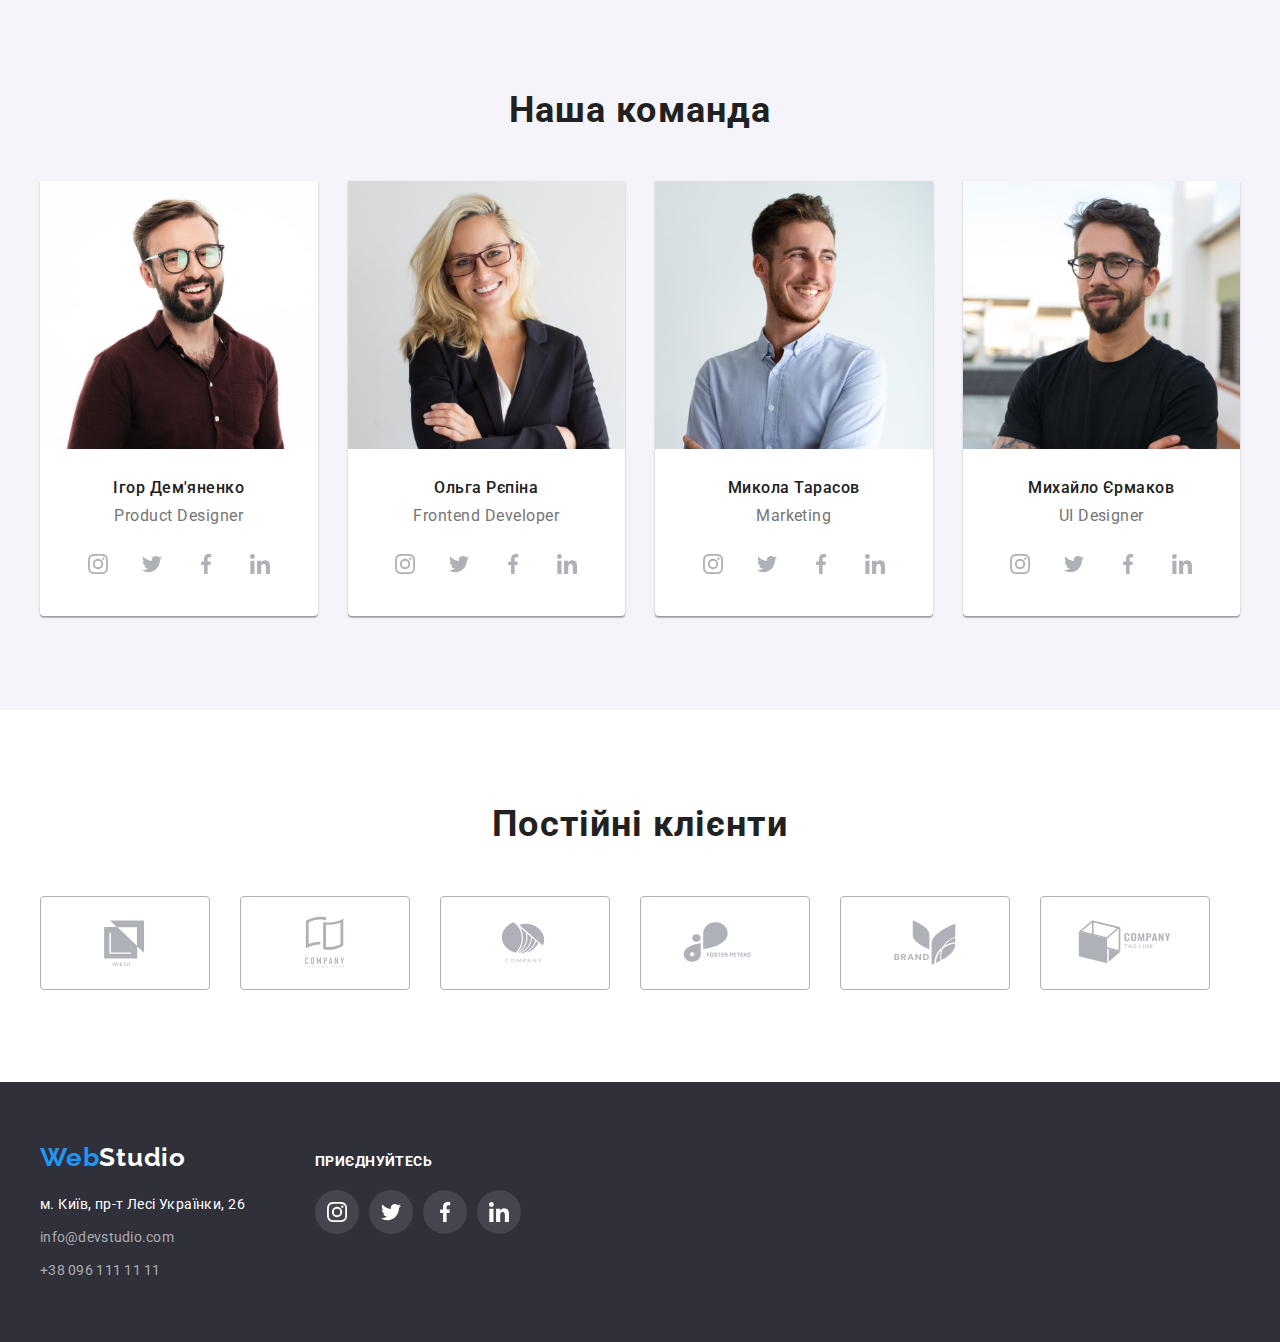
==== commit 74b89128: "Додана анімація" ====
--- a/index.html
+++ b/index.html
@@ -11,6 +11,7 @@
       href="https://fonts.googleapis.com/css2?family=Raleway:wght@700&family=Roboto:wght@400;500;700;900&display=swap"
       rel="stylesheet"
     />
+
     <link
       rel="stylesheet"
       href="https://cdnjs.cloudflare.com/ajax/libs/modern-normalize/1.1.0/modern-normalize.min.css"
@@ -125,7 +126,9 @@
                   alt="Зображення програміста працюючого з мобільним телефоном"
                   width="370"
                 />
-                <p class="work-text">Мобільні додатки</p>
+                <div class="work-title-bottom">
+                  <p class="work-text">Мобільні додатки</p>
+                </div>
               </li>
             </div>
             <div class="work-thumb">
@@ -135,8 +138,10 @@
                   alt="Зображення програміста працюючого на планшеті"
                   width="370"
                 />
+                <div class="work-title-bottom">
                 <p class="work-text">Дизайнерські рішення</p>
               </li>
+              </div>
             </div>
           </ul>
         </div>
--- a/css/styles.css
+++ b/css/styles.css
@@ -36,7 +36,9 @@
   display: block;
   width: 100%;
 }
-/* Універсальні класи */
+
+/* -----Універсальні класи----- */
+
 .container {
   width: 1200px;
   padding: 0px 15px;
@@ -64,7 +66,8 @@
   overflow: hidden;
 }
 
-/* Шапка сайту */
+/* -----Шапка сайту----- */
+
 .header {
   border-bottom: 1px solid #ececec;
 }
@@ -181,7 +184,7 @@
   fill: var(--accent-color);
 }
 
-/* Герой */
+/* -----Герой----- */
 
 .hero {
   max-width: 1600px;
@@ -232,7 +235,7 @@
   background-color: var(--second-accent-color);
 }
 
-/* Переваги */
+/* -----Переваги----- */
 
 .benefits .container {
 }
@@ -308,7 +311,9 @@
   letter-spacing: 0.03em;
   color: var(--second-text-color);
 }
-/* Чим ми займаємося */
+
+/* -----Чим ми займаємося----- */
+
 .work {
   padding-bottom: 94px;
 }
@@ -346,18 +351,6 @@
 
   background-color: rgba(47, 48, 58, 0.8);
 }
-
-/* .work-thumb::before {
-  content: '';
-  position: absolute;
-  display: flex;
-
-  bottom: 0;
-  left: 0;
-  width: 100%;
-  height: 70px;
-  background-color: rgba(47, 48, 58, 0.8);
-} */
 
 .work-text {
   font-family: 'Roboto';
@@ -370,7 +363,7 @@
   color: var(--third-text-color);
 }
 
-/* Наша команда */
+/* -----Наша команда----- */
 
 .team {
   padding-top: 94px;
@@ -468,7 +461,8 @@
 .team-soc-link:focus .team-soc-icon {
   fill: var(--third-text-color);
 }
-/* Клієнти */
+
+/* -----Клієнти----- */
 
 .client {
   padding-top: 94px;
@@ -513,16 +507,10 @@
 }
 
 .icon-client {
-  /* fill: #afb1b8; */
   fill: currentColor;
 }
 
-/* .client-link:hover .icon-client,
-.client-link:focus .icon-client {
-  fill: currentColor;
-} */
-
-/* Футер */
+/* -----Футер----- */
 
 footer {
   background-color: var(--footer-background-color);
@@ -637,19 +625,27 @@
 
 .backdrop {
   opacity: 1;
-  transition: opacity 1000ms cubic-bezier(0.4, 0, 0.2, 1);
+  transition: opacity 250ms cubic-bezier(0.4, 0, 0.2, 1);
+}
+
+.backdrop.is-hidden .modal {
+  transform: translate(-50%, -50%) scale(0);
 }
 
 .modal {
   position: absolute;
   top: 50%;
   left: 50%;
-  transform: translate(-50%, -50%);
+  transform: translate(-50%, -50%) scale(1);
 
   width: 528px;
   height: 581px;
 
   background-color: #ffffff;
+  box-shadow: 0px 1px 3px rgba(0, 0, 0, 0.12), 0px 1px 1px rgba(0, 0, 0, 0.14),
+    0px 2px 1px rgba(0, 0, 0, 0.2);
+  border-radius: 4px;
+  transition: transform 250ms cubic-bezier(0.4, 0, 0.2, 1);
 }
 
 .modal-icon-close {
@@ -661,16 +657,20 @@
 }
 
 .modal-btn-close {
-  width: 30px;
+  position: absolute;
+  top: 8px;
+  right: 8px;
   height: 30px;
-  border: 1px solid black;
+  border: 1px solid rgba(0, 0, 0, 0.1);
   border-radius: 50%;
+  background-color: #ffffff;
 }
 
 .modal-icon-close:hover {
   fill: var(--accent-color);
 }
-/* ----ПОРТФОЛІО--- */
+
+/* -----ПОРТФОЛІО----- */
 
 .portfolio {
   padding-top: 94px;
@@ -721,24 +721,25 @@
   gap: 30px;
 }
 
-.portfolio-list .item {
+.portfolio-link {
+  display: block;
+  border: 1px solid #eeeeee;
   width: 370px;
-
-  border: 1px solid #eeeeee;
-}
-
-.portfolio-list .item:hover,
-.portfolio-list .item:focus {
+  transition: box-shadow 250ms cubic-bezier(0.4, 0, 0.2, 1);
+}
+
+.portfolio-link:hover,
+.portfolio-link:focus {
   box-shadow: 0px 1px 1px rgba(0, 0, 0, 0.12), 0px 4px 4px rgba(0, 0, 0, 0.06),
     1px 4px 6px rgba(0, 0, 0, 0.16);
 }
 
-.portfolio-link {
-  display: block;
-  height: 100%;
-}
-
-.portfolio-link:hover .portfolio-thumb::before .por .portfolio-title {
+.portfolio-link:hover .portfolio-text,
+.portfolio-link:focus .portfolio-text {
+  transform: translateY(0%);
+}
+
+.portfolio-title {
   margin-bottom: 4px;
 
   font-size: 18px;
@@ -758,35 +759,25 @@
   padding: 20px 24px;
 }
 
-.portfolio-thumb {
+.portfolio-img {
   position: relative;
-}
-
-.portfolio-thumb::before {
-  content: '';
+  overflow: hidden;
+  display: flex;
+  justify-content: center;
+}
+
+.portfolio-text {
   position: absolute;
+  top: 0;
+  left: 0;
   width: 100%;
   height: 100%;
-  background-color: rgba(33, 150, 243, 0.9);
-  opacity: 0;
-}
-
-.portfolio-text {
-  position: absolute;
-  display: flex;
-  padding: 64px 24px;
-  top: 0;
-  left: 0;
-
-  font-weight: 400;
+  background: rgba(33, 150, 243, 0.9);
+  transform: translateY(101%);
+  transition: transform 250ms cubic-bezier(0.4, 0, 0.2, 1);
+
+  padding: 63px 24px;
   font-size: 18px;
   line-height: 1.55;
-  letter-spacing: 0.03em;
-  color: var(--third-text-color);
-  opacity: 0;
-}
-
-.portfolio-thumb:hover::before,
-.portfolio-text:hover {
-  opacity: 1;
-}
+  color: #ffffff;
+}
